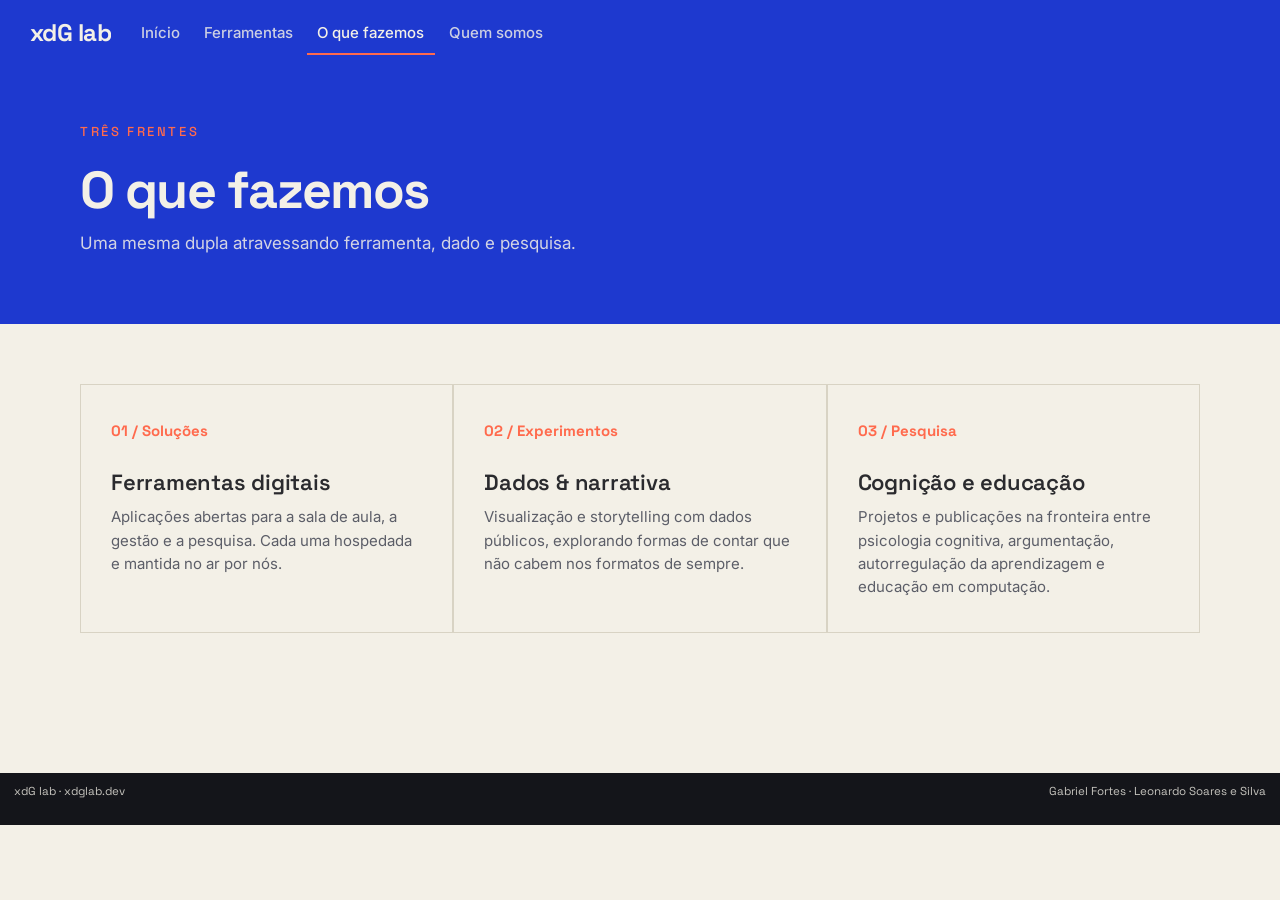
==== fazemos.html @ 33dba86f "Deploy inicial do site xdG lab (gh-pages)" ====
<!DOCTYPE html>
<html xmlns="http://www.w3.org/1999/xhtml" lang="pt-BR" xml:lang="pt-BR"><head>

<meta charset="utf-8">
<meta name="generator" content="quarto-1.9.38">

<meta name="viewport" content="width=device-width, initial-scale=1.0, user-scalable=yes">


<title>O que fazemos — xdG lab – xdG lab</title>
<style>
/* Default styles provided by pandoc.
** See https://pandoc.org/MANUAL.html#variables-for-html for config info.
*/
code{white-space: pre-wrap;}
span.smallcaps{font-variant: small-caps;}
div.columns{display: flex; gap: min(4vw, 1.5em);}
div.column{flex: auto; overflow-x: auto;}
div.hanging-indent{margin-left: 1.5em; text-indent: -1.5em;}
ul.task-list{list-style: none;}
ul.task-list li input[type="checkbox"] {
  width: 0.8em;
  margin: 0 0.8em 0.2em -1em; /* quarto-specific, see https://github.com/quarto-dev/quarto-cli/issues/4556 */ 
  vertical-align: middle;
}
</style>


<script src="site_libs/quarto-nav/quarto-nav.js"></script>
<script src="site_libs/clipboard/clipboard.min.js"></script>
<script src="site_libs/quarto-search/autocomplete.umd.js"></script>
<script src="site_libs/quarto-search/fuse.min.js"></script>
<script src="site_libs/quarto-search/quarto-search.js"></script>
<meta name="quarto:offset" content="./">
<script src="site_libs/quarto-html/quarto.js" type="module"></script>
<script src="site_libs/quarto-html/tabsets/tabsets.js" type="module"></script>
<script src="site_libs/quarto-html/popper.min.js"></script>
<script src="site_libs/quarto-html/tippy.umd.min.js"></script>
<script src="site_libs/quarto-html/anchor.min.js"></script>
<link href="site_libs/quarto-html/tippy.css" rel="stylesheet">
<link href="site_libs/quarto-html/quarto-syntax-highlighting-15634bcf2e68342d4ad2dfa704d543f6.css" rel="stylesheet" id="quarto-text-highlighting-styles">
<script src="site_libs/bootstrap/bootstrap.min.js"></script>
<link href="site_libs/bootstrap/bootstrap-icons.css" rel="stylesheet">
<link href="site_libs/bootstrap/bootstrap-c46c8cdd0ea14adbdbddeba0105f7c5a.min.css" rel="stylesheet" append-hash="true" id="quarto-bootstrap" data-mode="light">
<script id="quarto-search-options" type="application/json">{
  "location": "navbar",
  "copy-button": false,
  "collapse-after": 3,
  "panel-placement": "end",
  "type": "overlay",
  "limit": 50,
  "keyboard-shortcut": [
    "f",
    "/",
    "s"
  ],
  "show-item-context": false,
  "language": {
    "search-no-results-text": "Nenhum resultado",
    "search-matching-documents-text": "documentos correspondentes",
    "search-copy-link-title": "Copiar link para a busca",
    "search-hide-matches-text": "Esconder correspondências adicionais",
    "search-more-match-text": "mais correspondência neste documento",
    "search-more-matches-text": "mais correspondências neste documento",
    "search-clear-button-title": "Limpar",
    "search-text-placeholder": "",
    "search-detached-cancel-button-title": "Cancelar",
    "search-submit-button-title": "Enviar",
    "search-label": "Procurar"
  }
}</script>


</head>

<body class="nav-fixed quarto-light">

<div id="quarto-search-results"></div>
  <header id="quarto-header" class="headroom fixed-top">
    <nav class="navbar navbar-expand-lg " data-bs-theme="dark">
      <div class="navbar-container container-fluid">
      <div class="navbar-brand-container mx-auto">
    <a class="navbar-brand" href="./index.html">
    <span class="navbar-title">xdG lab</span>
    </a>
  </div>
            <div id="quarto-search" class="" title="Procurar"></div>
          <button class="navbar-toggler" type="button" data-bs-toggle="collapse" data-bs-target="#navbarCollapse" aria-controls="navbarCollapse" role="menu" aria-expanded="false" aria-label="Alternar de navegação" onclick="if (window.quartoToggleHeadroom) { window.quartoToggleHeadroom(); }">
  <span class="navbar-toggler-icon"></span>
</button>
          <div class="collapse navbar-collapse" id="navbarCollapse">
            <ul class="navbar-nav navbar-nav-scroll me-auto">
  <li class="nav-item">
    <a class="nav-link" href="./index.html"> 
<span class="menu-text">Início</span></a>
  </li>  
  <li class="nav-item">
    <a class="nav-link" href="./ferramentas.html"> 
<span class="menu-text">Ferramentas</span></a>
  </li>  
  <li class="nav-item">
    <a class="nav-link active" href="./fazemos.html" aria-current="page"> 
<span class="menu-text">O que fazemos</span></a>
  </li>  
  <li class="nav-item">
    <a class="nav-link" href="./quem.html"> 
<span class="menu-text">Quem somos</span></a>
  </li>  
</ul>
          </div> <!-- /navcollapse -->
            <div class="quarto-navbar-tools">
</div>
      </div> <!-- /container-fluid -->
    </nav>
</header>
<!-- content -->
<div id="quarto-content" class="quarto-container page-columns page-rows-contents page-layout-full page-navbar">
<!-- sidebar -->
<!-- margin-sidebar -->
    
<!-- main -->
<main class="content column-page" id="quarto-document-content"><header id="title-block-header" class="quarto-title-block"></header>




<div class="band inner">
  <div class="wrap band-inner">
    <div class="kicker">Três frentes</div>
    <h1>O que fazemos</h1>
    <p>Uma mesma dupla atravessando ferramenta, dado e pesquisa.</p>
  </div>
</div>

<div class="wrap body-wrap">
  <div class="frentes-grid">
    <div class="frente">
      <div class="n">01 / Soluções</div>
      <h3 class="anchored">Ferramentas digitais</h3>
      <p>Aplicações abertas para a sala de aula, a gestão e a pesquisa. Cada uma hospedada e mantida no ar por nós.</p>
    </div>
    <div class="frente">
      <div class="n">02 / Experimentos</div>
      <h3 class="anchored">Dados &amp; narrativa</h3>
      <p>Visualização e storytelling com dados públicos, explorando formas de contar que não cabem nos formatos de sempre.</p>
    </div>
    <div class="frente">
      <div class="n">03 / Pesquisa</div>
      <h3 class="anchored">Cognição e educação</h3>
      <p>Projetos e publicações na fronteira entre psicologia cognitiva, argumentação, autorregulação da aprendizagem e educação em computação.</p>
    </div>
  </div>
</div>



</main> <!-- /main -->
<script id="quarto-html-after-body" type="application/javascript">
  window.document.addEventListener("DOMContentLoaded", function (event) {
    const icon = "";
    const anchorJS = new window.AnchorJS();
    anchorJS.options = {
      placement: 'right',
      icon: icon
    };
    anchorJS.add('.anchored');
    const isCodeAnnotation = (el) => {
      for (const clz of el.classList) {
        if (clz.startsWith('code-annotation-')) {                     
          return true;
        }
      }
      return false;
    }
    const onCopySuccess = function(e) {
      // button target
      const button = e.trigger;
      // don't keep focus
      button.blur();
      // flash "checked"
      button.classList.add('code-copy-button-checked');
      var currentTitle = button.getAttribute("title");
      button.setAttribute("title", "Copiada");
      let tooltip;
      if (window.bootstrap) {
        button.setAttribute("data-bs-toggle", "tooltip");
        button.setAttribute("data-bs-placement", "left");
        button.setAttribute("data-bs-title", "Copiada");
        tooltip = new bootstrap.Tooltip(button, 
          { trigger: "manual", 
            customClass: "code-copy-button-tooltip",
            offset: [0, -8]});
        tooltip.show();    
      }
      setTimeout(function() {
        if (tooltip) {
          tooltip.hide();
          button.removeAttribute("data-bs-title");
          button.removeAttribute("data-bs-toggle");
          button.removeAttribute("data-bs-placement");
        }
        button.setAttribute("title", currentTitle);
        button.classList.remove('code-copy-button-checked');
      }, 1000);
      // clear code selection
      e.clearSelection();
    }
    const getTextToCopy = function(trigger) {
      const outerScaffold = trigger.parentElement.cloneNode(true);
      const codeEl = outerScaffold.querySelector('code');
      for (const childEl of codeEl.children) {
        if (isCodeAnnotation(childEl)) {
          childEl.remove();
        }
      }
      return codeEl.innerText;
    }
    const clipboard = new window.ClipboardJS('.code-copy-button:not([data-in-quarto-modal])', {
      text: getTextToCopy
    });
    clipboard.on('success', onCopySuccess);
    if (window.document.getElementById('quarto-embedded-source-code-modal')) {
      const clipboardModal = new window.ClipboardJS('.code-copy-button[data-in-quarto-modal]', {
        text: getTextToCopy,
        container: window.document.getElementById('quarto-embedded-source-code-modal')
      });
      clipboardModal.on('success', onCopySuccess);
    }
      var localhostRegex = new RegExp(/^(?:http|https):\/\/localhost\:?[0-9]*\//);
      var mailtoRegex = new RegExp(/^mailto:/);
        var filterRegex = new RegExp("https:\/\/xdglab\.dev");
      var isInternal = (href) => {
          return filterRegex.test(href) || localhostRegex.test(href) || mailtoRegex.test(href);
      }
      // Inspect non-navigation links and adorn them if external
     var links = window.document.querySelectorAll('a[href]:not(.nav-link):not(.navbar-brand):not(.toc-action):not(.sidebar-link):not(.sidebar-item-toggle):not(.pagination-link):not(.no-external):not([aria-hidden]):not(.dropdown-item):not(.quarto-navigation-tool):not(.about-link)');
      for (var i=0; i<links.length; i++) {
        const link = links[i];
        if (!isInternal(link.href)) {
          // undo the damage that might have been done by quarto-nav.js in the case of
          // links that we want to consider external
          if (link.dataset.originalHref !== undefined) {
            link.href = link.dataset.originalHref;
          }
        }
      }
    function tippyHover(el, contentFn, onTriggerFn, onUntriggerFn) {
      const config = {
        allowHTML: true,
        maxWidth: 500,
        delay: 100,
        arrow: false,
        appendTo: function(el) {
            return el.parentElement;
        },
        interactive: true,
        interactiveBorder: 10,
        theme: 'quarto',
        placement: 'bottom-start',
      };
      if (contentFn) {
        config.content = contentFn;
      }
      if (onTriggerFn) {
        config.onTrigger = onTriggerFn;
      }
      if (onUntriggerFn) {
        config.onUntrigger = onUntriggerFn;
      }
      window.tippy(el, config); 
    }
    const noterefs = window.document.querySelectorAll('a[role="doc-noteref"]');
    for (var i=0; i<noterefs.length; i++) {
      const ref = noterefs[i];
      tippyHover(ref, function() {
        // use id or data attribute instead here
        let href = ref.getAttribute('data-footnote-href') || ref.getAttribute('href');
        try { href = new URL(href).hash; } catch {}
        const id = href.replace(/^#\/?/, "");
        const note = window.document.getElementById(id);
        if (note) {
          return note.innerHTML;
        } else {
          return "";
        }
      });
    }
    const xrefs = window.document.querySelectorAll('a.quarto-xref');
    const processXRef = (id, note) => {
      // Strip column container classes
      const stripColumnClz = (el) => {
        el.classList.remove("page-full", "page-columns");
        if (el.children) {
          for (const child of el.children) {
            stripColumnClz(child);
          }
        }
      }
      stripColumnClz(note)
      if (id === null || id.startsWith('sec-')) {
        // Special case sections, only their first couple elements
        const container = document.createElement("div");
        if (note.children && note.children.length > 2) {
          container.appendChild(note.children[0].cloneNode(true));
          for (let i = 1; i < note.children.length; i++) {
            const child = note.children[i];
            if (child.tagName === "P" && child.innerText === "") {
              continue;
            } else {
              container.appendChild(child.cloneNode(true));
              break;
            }
          }
          if (window.Quarto?.typesetMath) {
            window.Quarto.typesetMath(container);
          }
          return container.innerHTML
        } else {
          if (window.Quarto?.typesetMath) {
            window.Quarto.typesetMath(note);
          }
          return note.innerHTML;
        }
      } else {
        // Remove any anchor links if they are present
        const anchorLink = note.querySelector('a.anchorjs-link');
        if (anchorLink) {
          anchorLink.remove();
        }
        if (window.Quarto?.typesetMath) {
          window.Quarto.typesetMath(note);
        }
        if (note.classList.contains("callout")) {
          return note.outerHTML;
        } else {
          return note.innerHTML;
        }
      }
    }
    for (var i=0; i<xrefs.length; i++) {
      const xref = xrefs[i];
      tippyHover(xref, undefined, function(instance) {
        instance.disable();
        let url = xref.getAttribute('href');
        let hash = undefined; 
        if (url.startsWith('#')) {
          hash = url;
        } else {
          try { hash = new URL(url).hash; } catch {}
        }
        if (hash) {
          const id = hash.replace(/^#\/?/, "");
          const note = window.document.getElementById(id);
          if (note !== null) {
            try {
              const html = processXRef(id, note.cloneNode(true));
              instance.setContent(html);
            } finally {
              instance.enable();
              instance.show();
            }
          } else {
            // See if we can fetch this
            fetch(url.split('#')[0])
            .then(res => res.text())
            .then(html => {
              const parser = new DOMParser();
              const htmlDoc = parser.parseFromString(html, "text/html");
              const note = htmlDoc.getElementById(id);
              if (note !== null) {
                const html = processXRef(id, note);
                instance.setContent(html);
              } 
            }).finally(() => {
              instance.enable();
              instance.show();
            });
          }
        } else {
          // See if we can fetch a full url (with no hash to target)
          // This is a special case and we should probably do some content thinning / targeting
          fetch(url)
          .then(res => res.text())
          .then(html => {
            const parser = new DOMParser();
            const htmlDoc = parser.parseFromString(html, "text/html");
            const note = htmlDoc.querySelector('main.content');
            if (note !== null) {
              // This should only happen for chapter cross references
              // (since there is no id in the URL)
              // remove the first header
              if (note.children.length > 0 && note.children[0].tagName === "HEADER") {
                note.children[0].remove();
              }
              const html = processXRef(null, note);
              instance.setContent(html);
            } 
          }).finally(() => {
            instance.enable();
            instance.show();
          });
        }
      }, function(instance) {
      });
    }
        let selectedAnnoteEl;
        const selectorForAnnotation = ( cell, annotation) => {
          let cellAttr = 'data-code-cell="' + cell + '"';
          let lineAttr = 'data-code-annotation="' +  annotation + '"';
          const selector = 'span[' + cellAttr + '][' + lineAttr + ']';
          return selector;
        }
        const selectCodeLines = (annoteEl) => {
          const doc = window.document;
          const targetCell = annoteEl.getAttribute("data-target-cell");
          const targetAnnotation = annoteEl.getAttribute("data-target-annotation");
          const annoteSpan = window.document.querySelector(selectorForAnnotation(targetCell, targetAnnotation));
          const lines = annoteSpan.getAttribute("data-code-lines").split(",");
          const lineIds = lines.map((line) => {
            return targetCell + "-" + line;
          })
          let top = null;
          let height = null;
          let parent = null;
          if (lineIds.length > 0) {
              //compute the position of the single el (top and bottom and make a div)
              const el = window.document.getElementById(lineIds[0]);
              top = el.offsetTop;
              height = el.offsetHeight;
              parent = el.parentElement.parentElement;
            if (lineIds.length > 1) {
              const lastEl = window.document.getElementById(lineIds[lineIds.length - 1]);
              const bottom = lastEl.offsetTop + lastEl.offsetHeight;
              height = bottom - top;
            }
            if (top !== null && height !== null && parent !== null) {
              // cook up a div (if necessary) and position it 
              let div = window.document.getElementById("code-annotation-line-highlight");
              if (div === null) {
                div = window.document.createElement("div");
                div.setAttribute("id", "code-annotation-line-highlight");
                div.style.position = 'absolute';
                parent.appendChild(div);
              }
              div.style.top = top - 2 + "px";
              div.style.height = height + 4 + "px";
              div.style.left = 0;
              let gutterDiv = window.document.getElementById("code-annotation-line-highlight-gutter");
              if (gutterDiv === null) {
                gutterDiv = window.document.createElement("div");
                gutterDiv.setAttribute("id", "code-annotation-line-highlight-gutter");
                gutterDiv.style.position = 'absolute';
                const codeCell = window.document.getElementById(targetCell);
                const gutter = codeCell.querySelector('.code-annotation-gutter');
                gutter.appendChild(gutterDiv);
              }
              gutterDiv.style.top = top - 2 + "px";
              gutterDiv.style.height = height + 4 + "px";
            }
            selectedAnnoteEl = annoteEl;
          }
        };
        const unselectCodeLines = () => {
          const elementsIds = ["code-annotation-line-highlight", "code-annotation-line-highlight-gutter"];
          elementsIds.forEach((elId) => {
            const div = window.document.getElementById(elId);
            if (div) {
              div.remove();
            }
          });
          selectedAnnoteEl = undefined;
        };
          // Handle positioning of the toggle
      window.addEventListener(
        "resize",
        throttle(() => {
          elRect = undefined;
          if (selectedAnnoteEl) {
            selectCodeLines(selectedAnnoteEl);
          }
        }, 10)
      );
      function throttle(fn, ms) {
      let throttle = false;
      let timer;
        return (...args) => {
          if(!throttle) { // first call gets through
              fn.apply(this, args);
              throttle = true;
          } else { // all the others get throttled
              if(timer) clearTimeout(timer); // cancel #2
              timer = setTimeout(() => {
                fn.apply(this, args);
                timer = throttle = false;
              }, ms);
          }
        };
      }
        // Attach click handler to the DT
        const annoteDls = window.document.querySelectorAll('dt[data-target-cell]');
        for (const annoteDlNode of annoteDls) {
          annoteDlNode.addEventListener('click', (event) => {
            const clickedEl = event.target;
            if (clickedEl !== selectedAnnoteEl) {
              unselectCodeLines();
              const activeEl = window.document.querySelector('dt[data-target-cell].code-annotation-active');
              if (activeEl) {
                activeEl.classList.remove('code-annotation-active');
              }
              selectCodeLines(clickedEl);
              clickedEl.classList.add('code-annotation-active');
            } else {
              // Unselect the line
              unselectCodeLines();
              clickedEl.classList.remove('code-annotation-active');
            }
          });
        }
    const findCites = (el) => {
      const parentEl = el.parentElement;
      if (parentEl) {
        const cites = parentEl.dataset.cites;
        if (cites) {
          return {
            el,
            cites: cites.split(' ')
          };
        } else {
          return findCites(el.parentElement)
        }
      } else {
        return undefined;
      }
    };
    var bibliorefs = window.document.querySelectorAll('a[role="doc-biblioref"]');
    for (var i=0; i<bibliorefs.length; i++) {
      const ref = bibliorefs[i];
      const citeInfo = findCites(ref);
      if (citeInfo) {
        tippyHover(citeInfo.el, function() {
          var popup = window.document.createElement('div');
          citeInfo.cites.forEach(function(cite) {
            var citeDiv = window.document.createElement('div');
            citeDiv.classList.add('hanging-indent');
            citeDiv.classList.add('csl-entry');
            var biblioDiv = window.document.getElementById('ref-' + cite);
            if (biblioDiv) {
              citeDiv.innerHTML = biblioDiv.innerHTML;
            }
            popup.appendChild(citeDiv);
          });
          return popup.innerHTML;
        });
      }
    }
  });
  </script>
</div> <!-- /content -->
<footer class="footer">
  <div class="nav-footer">
    <div class="nav-footer-left">
<p>xdG lab · xdglab.dev</p>
</div>   
    <div class="nav-footer-center">
      &nbsp;
    </div>
    <div class="nav-footer-right">
<p>Gabriel Fortes · Leonardo Soares e Silva</p>
</div>
  </div>
</footer>




</body></html>
---- site_libs/quarto-html/tippy.css ----
.tippy-box[data-animation=fade][data-state=hidden]{opacity:0}[data-tippy-root]{max-width:calc(100vw - 10px)}.tippy-box{position:relative;background-color:#333;color:#fff;border-radius:4px;font-size:14px;line-height:1.4;white-space:normal;outline:0;transition-property:transform,visibility,opacity}.tippy-box[data-placement^=top]>.tippy-arrow{bottom:0}.tippy-box[data-placement^=top]>.tippy-arrow:before{bottom:-7px;left:0;border-width:8px 8px 0;border-top-color:initial;transform-origin:center top}.tippy-box[data-placement^=bottom]>.tippy-arrow{top:0}.tippy-box[data-placement^=bottom]>.tippy-arrow:before{top:-7px;left:0;border-width:0 8px 8px;border-bottom-color:initial;transform-origin:center bottom}.tippy-box[data-placement^=left]>.tippy-arrow{right:0}.tippy-box[data-placement^=left]>.tippy-arrow:before{border-width:8px 0 8px 8px;border-left-color:initial;right:-7px;transform-origin:center left}.tippy-box[data-placement^=right]>.tippy-arrow{left:0}.tippy-box[data-placement^=right]>.tippy-arrow:before{left:-7px;border-width:8px 8px 8px 0;border-right-color:initial;transform-origin:center right}.tippy-box[data-inertia][data-state=visible]{transition-timing-function:cubic-bezier(.54,1.5,.38,1.11)}.tippy-arrow{width:16px;height:16px;color:#333}.tippy-arrow:before{content:"";position:absolute;border-color:transparent;border-style:solid}.tippy-content{position:relative;padding:5px 9px;z-index:1}
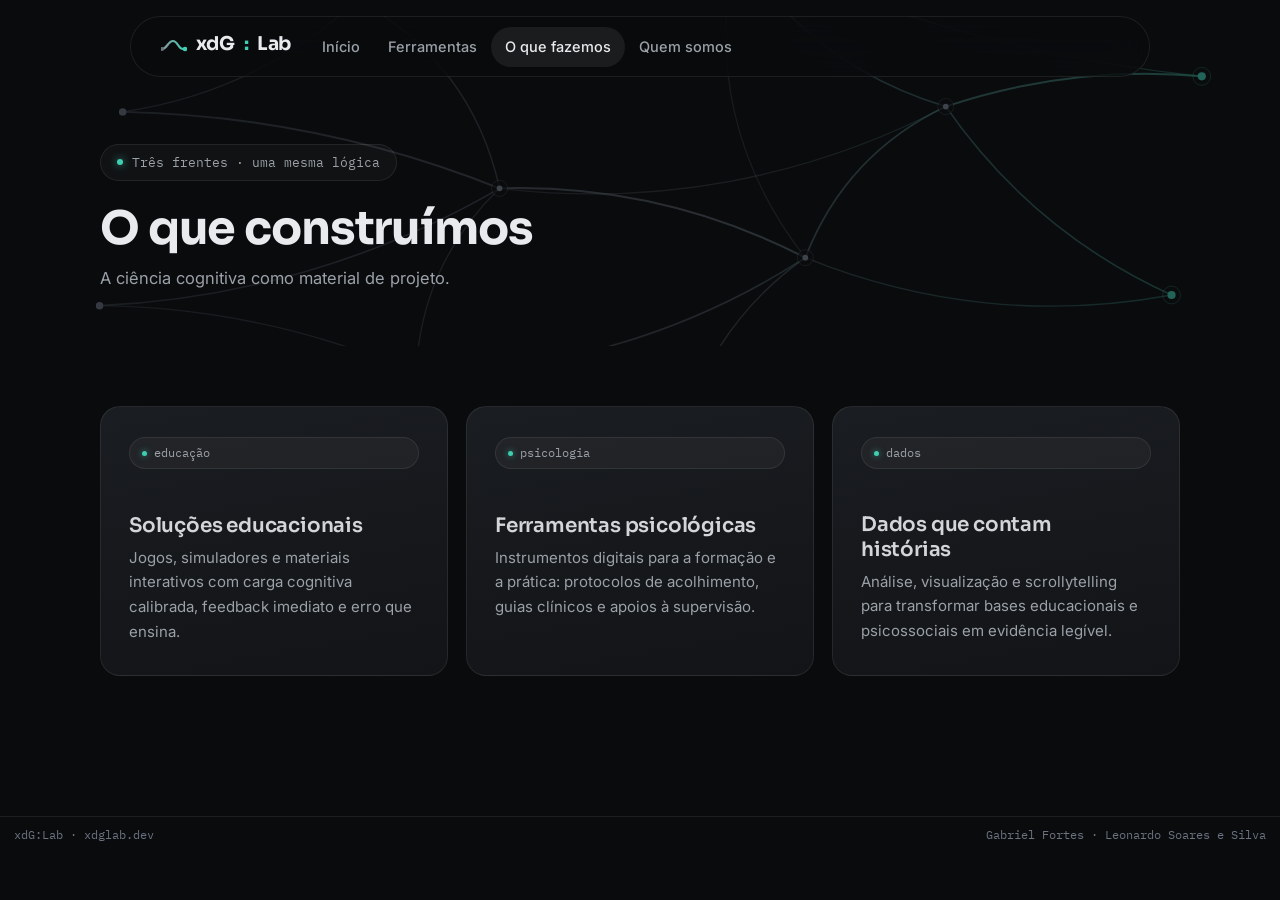
==== commit 7c227d2c: "Built site for gh-pages" ====
--- a/fazemos.html
+++ b/fazemos.html
@@ -7,7 +7,7 @@
 <meta name="viewport" content="width=device-width, initial-scale=1.0, user-scalable=yes">
 
 
-<title>O que fazemos — xdG lab – xdG lab</title>
+<title>O que fazemos — xdG:Lab – xdG:Lab</title>
 <style>
 /* Default styles provided by pandoc.
 ** See https://pandoc.org/MANUAL.html#variables-for-html for config info.
@@ -27,34 +27,19 @@
 
 
 <script src="site_libs/quarto-nav/quarto-nav.js"></script>
+<link href="./assets/favicon.svg" rel="icon" type="image/svg+xml">
 <script src="site_libs/clipboard/clipboard.min.js"></script>
-<script src="site_libs/quarto-search/autocomplete.umd.js"></script>
-<script src="site_libs/quarto-search/fuse.min.js"></script>
-<script src="site_libs/quarto-search/quarto-search.js"></script>
-<meta name="quarto:offset" content="./">
 <script src="site_libs/quarto-html/quarto.js" type="module"></script>
 <script src="site_libs/quarto-html/tabsets/tabsets.js" type="module"></script>
 <script src="site_libs/quarto-html/popper.min.js"></script>
 <script src="site_libs/quarto-html/tippy.umd.min.js"></script>
 <script src="site_libs/quarto-html/anchor.min.js"></script>
 <link href="site_libs/quarto-html/tippy.css" rel="stylesheet">
-<link href="site_libs/quarto-html/quarto-syntax-highlighting-15634bcf2e68342d4ad2dfa704d543f6.css" rel="stylesheet" id="quarto-text-highlighting-styles">
+<link href="site_libs/quarto-html/quarto-syntax-highlighting-dark-9e5dea15725d1dadfc448f6c22449bb8.css" rel="stylesheet" id="quarto-text-highlighting-styles">
 <script src="site_libs/bootstrap/bootstrap.min.js"></script>
 <link href="site_libs/bootstrap/bootstrap-icons.css" rel="stylesheet">
-<link href="site_libs/bootstrap/bootstrap-c46c8cdd0ea14adbdbddeba0105f7c5a.min.css" rel="stylesheet" append-hash="true" id="quarto-bootstrap" data-mode="light">
+<link href="site_libs/bootstrap/bootstrap-858a66b7490a17a7d3093906fb825fa9.min.css" rel="stylesheet" append-hash="true" id="quarto-bootstrap" data-mode="dark">
 <script id="quarto-search-options" type="application/json">{
-  "location": "navbar",
-  "copy-button": false,
-  "collapse-after": 3,
-  "panel-placement": "end",
-  "type": "overlay",
-  "limit": 50,
-  "keyboard-shortcut": [
-    "f",
-    "/",
-    "s"
-  ],
-  "show-item-context": false,
   "language": {
     "search-no-results-text": "Nenhum resultado",
     "search-matching-documents-text": "documentos correspondentes",
@@ -71,6 +56,16 @@
 }</script>
 
 
+<meta property="og:title" content="O que fazemos — xdG:Lab">
+<meta property="og:image" content="https://gabrielfortes-xdglab.github.io/assets/og.png">
+<meta property="og:site_name" content="xdG:Lab">
+<meta property="og:image:height" content="630">
+<meta property="og:image:width" content="1200">
+<meta name="twitter:title" content="O que fazemos — xdG:Lab">
+<meta name="twitter:image" content="https://gabrielfortes-xdglab.github.io/assets/og.png">
+<meta name="twitter:image-height" content="630">
+<meta name="twitter:image-width" content="1200">
+<meta name="twitter:card" content="summary_large_image">
 </head>
 
 <body class="nav-fixed quarto-light">
@@ -81,10 +76,9 @@
       <div class="navbar-container container-fluid">
       <div class="navbar-brand-container mx-auto">
     <a class="navbar-brand" href="./index.html">
-    <span class="navbar-title">xdG lab</span>
+    <span class="navbar-title">xdG:Lab</span>
     </a>
   </div>
-            <div id="quarto-search" class="" title="Procurar"></div>
           <button class="navbar-toggler" type="button" data-bs-toggle="collapse" data-bs-target="#navbarCollapse" aria-controls="navbarCollapse" role="menu" aria-expanded="false" aria-label="Alternar de navegação" onclick="if (window.quartoToggleHeadroom) { window.quartoToggleHeadroom(); }">
   <span class="navbar-toggler-icon"></span>
 </button>
@@ -125,29 +119,30 @@
 
 
 <div class="band inner">
+  <svg class="flownet" data-animate="none" viewbox="0 0 1440 760" preserveaspectratio="xMidYMid slice" fill="none" aria-hidden="true"></svg>
   <div class="wrap band-inner">
-    <div class="kicker">Três frentes</div>
-    <h1>O que fazemos</h1>
-    <p>Uma mesma dupla atravessando ferramenta, dado e pesquisa.</p>
+    <div class="kicker">Três frentes · uma mesma lógica</div>
+    <h1>O que construímos</h1>
+    <p>A ciência cognitiva como material de projeto.</p>
   </div>
 </div>
 
 <div class="wrap body-wrap">
-  <div class="frentes-grid">
-    <div class="frente">
-      <div class="n">01 / Soluções</div>
-      <h3 class="anchored">Ferramentas digitais</h3>
-      <p>Aplicações abertas para a sala de aula, a gestão e a pesquisa. Cada uma hospedada e mantida no ar por nós.</p>
+  <div class="cards">
+    <div class="card">
+      <span class="chip">educação</span>
+      <h3 class="anchored">Soluções educacionais</h3>
+      <p>Jogos, simuladores e materiais interativos com carga cognitiva calibrada, feedback imediato e erro que ensina.</p>
     </div>
-    <div class="frente">
-      <div class="n">02 / Experimentos</div>
-      <h3 class="anchored">Dados &amp; narrativa</h3>
-      <p>Visualização e storytelling com dados públicos, explorando formas de contar que não cabem nos formatos de sempre.</p>
+    <div class="card">
+      <span class="chip">psicologia</span>
+      <h3 class="anchored">Ferramentas psicológicas</h3>
+      <p>Instrumentos digitais para a formação e a prática: protocolos de acolhimento, guias clínicos e apoios à supervisão.</p>
     </div>
-    <div class="frente">
-      <div class="n">03 / Pesquisa</div>
-      <h3 class="anchored">Cognição e educação</h3>
-      <p>Projetos e publicações na fronteira entre psicologia cognitiva, argumentação, autorregulação da aprendizagem e educação em computação.</p>
+    <div class="card">
+      <span class="chip">dados</span>
+      <h3 class="anchored">Dados que contam histórias</h3>
+      <p>Análise, visualização e scrollytelling para transformar bases educacionais e psicossociais em evidência legível.</p>
     </div>
   </div>
 </div>
@@ -155,6 +150,7 @@
 
 
 </main> <!-- /main -->
+<script src="assets/js/network.js" defer=""></script>
 <script id="quarto-html-after-body" type="application/javascript">
   window.document.addEventListener("DOMContentLoaded", function (event) {
     const icon = "";
@@ -228,7 +224,7 @@
     }
       var localhostRegex = new RegExp(/^(?:http|https):\/\/localhost\:?[0-9]*\//);
       var mailtoRegex = new RegExp(/^mailto:/);
-        var filterRegex = new RegExp("https:\/\/xdglab\.dev");
+        var filterRegex = new RegExp("https:\/\/gabrielfortes-xdglab\.github\.io");
       var isInternal = (href) => {
           return filterRegex.test(href) || localhostRegex.test(href) || mailtoRegex.test(href);
       }
@@ -559,7 +555,7 @@
 <footer class="footer">
   <div class="nav-footer">
     <div class="nav-footer-left">
-<p>xdG lab · xdglab.dev</p>
+<p>xdG:Lab · xdglab.dev</p>
 </div>   
     <div class="nav-footer-center">
       &nbsp;
--- a/site_libs/quarto-html/quarto-syntax-highlighting-dark-9e5dea15725d1dadfc448f6c22449bb8.css
+++ b/site_libs/quarto-html/quarto-syntax-highlighting-dark-9e5dea15725d1dadfc448f6c22449bb8.css
@@ -0,0 +1,219 @@
+/* quarto syntax highlight colors */
+:root {
+  --quarto-hl-al-color: #f07178;
+  --quarto-hl-an-color: #d4d0ab;
+  --quarto-hl-at-color: #00e0e0;
+  --quarto-hl-bn-color: #d4d0ab;
+  --quarto-hl-bu-color: #abe338;
+  --quarto-hl-ch-color: #abe338;
+  --quarto-hl-co-color: #f8f8f2;
+  --quarto-hl-cv-color: #ffd700;
+  --quarto-hl-cn-color: #ffd700;
+  --quarto-hl-cf-color: #ffa07a;
+  --quarto-hl-dt-color: #ffa07a;
+  --quarto-hl-dv-color: #d4d0ab;
+  --quarto-hl-do-color: #f8f8f2;
+  --quarto-hl-er-color: #f07178;
+  --quarto-hl-ex-color: #00e0e0;
+  --quarto-hl-fl-color: #d4d0ab;
+  --quarto-hl-fu-color: #ffa07a;
+  --quarto-hl-im-color: #abe338;
+  --quarto-hl-in-color: #d4d0ab;
+  --quarto-hl-kw-color: #ffa07a;
+  --quarto-hl-op-color: #ffa07a;
+  --quarto-hl-ot-color: #00e0e0;
+  --quarto-hl-pp-color: #dcc6e0;
+  --quarto-hl-re-color: #00e0e0;
+  --quarto-hl-sc-color: #abe338;
+  --quarto-hl-ss-color: #abe338;
+  --quarto-hl-st-color: #abe338;
+  --quarto-hl-va-color: #00e0e0;
+  --quarto-hl-vs-color: #abe338;
+  --quarto-hl-wa-color: #dcc6e0;
+}
+
+/* other quarto variables */
+:root {
+  --quarto-font-monospace: "IBM Plex Mono", SFMono-Regular, Menlo, monospace;
+}
+
+/* syntax highlight based on Pandoc's rules */
+pre > code.sourceCode > span {
+  color: #f8f8f2;
+}
+
+code.sourceCode > span {
+  color: #f8f8f2;
+}
+
+div.sourceCode,
+div.sourceCode pre.sourceCode {
+  color: #f8f8f2;
+}
+
+/* Normal */
+code span {
+  color: #f8f8f2;
+}
+
+/* Alert */
+code span.al {
+  color: #f07178;
+}
+
+/* Annotation */
+code span.an {
+  color: #d4d0ab;
+}
+
+/* Attribute */
+code span.at {
+  color: #00e0e0;
+}
+
+/* BaseN */
+code span.bn {
+  color: #d4d0ab;
+}
+
+/* BuiltIn */
+code span.bu {
+  color: #abe338;
+}
+
+/* ControlFlow */
+code span.cf {
+  font-weight: bold;
+  color: #ffa07a;
+}
+
+/* Char */
+code span.ch {
+  color: #abe338;
+}
+
+/* Constant */
+code span.cn {
+  color: #ffd700;
+}
+
+/* Comment */
+code span.co {
+  font-style: italic;
+  color: #f8f8f2;
+}
+
+/* CommentVar */
+code span.cv {
+  color: #ffd700;
+}
+
+/* Documentation */
+code span.do {
+  color: #f8f8f2;
+}
+
+/* DataType */
+code span.dt {
+  color: #ffa07a;
+}
+
+/* DecVal */
+code span.dv {
+  color: #d4d0ab;
+}
+
+/* Error */
+code span.er {
+  color: #f07178;
+  text-decoration: underline;
+}
+
+/* Extension */
+code span.ex {
+  font-weight: bold;
+  color: #00e0e0;
+}
+
+/* Float */
+code span.fl {
+  color: #d4d0ab;
+}
+
+/* Function */
+code span.fu {
+  color: #ffa07a;
+}
+
+/* Import */
+code span.im {
+  color: #abe338;
+}
+
+/* Information */
+code span.in {
+  color: #d4d0ab;
+}
+
+/* Keyword */
+code span.kw {
+  font-weight: bold;
+  color: #ffa07a;
+}
+
+/* Operator */
+code span.op {
+  color: #ffa07a;
+}
+
+/* Other */
+code span.ot {
+  color: #00e0e0;
+}
+
+/* Preprocessor */
+code span.pp {
+  color: #dcc6e0;
+}
+
+/* RegionMarker */
+code span.re {
+  background-color: #f8f8f2;
+  color: #00e0e0;
+}
+
+/* SpecialChar */
+code span.sc {
+  color: #abe338;
+}
+
+/* SpecialString */
+code span.ss {
+  color: #abe338;
+}
+
+/* String */
+code span.st {
+  color: #abe338;
+}
+
+/* Variable */
+code span.va {
+  color: #00e0e0;
+}
+
+/* VerbatimString */
+code span.vs {
+  color: #abe338;
+}
+
+/* Warning */
+code span.wa {
+  color: #dcc6e0;
+}
+
+.prevent-inlining {
+  content: "</";
+}
+
+/*# sourceMappingURL=01aa2f064a65a49c4c2d5d980c8dc139.css.map */
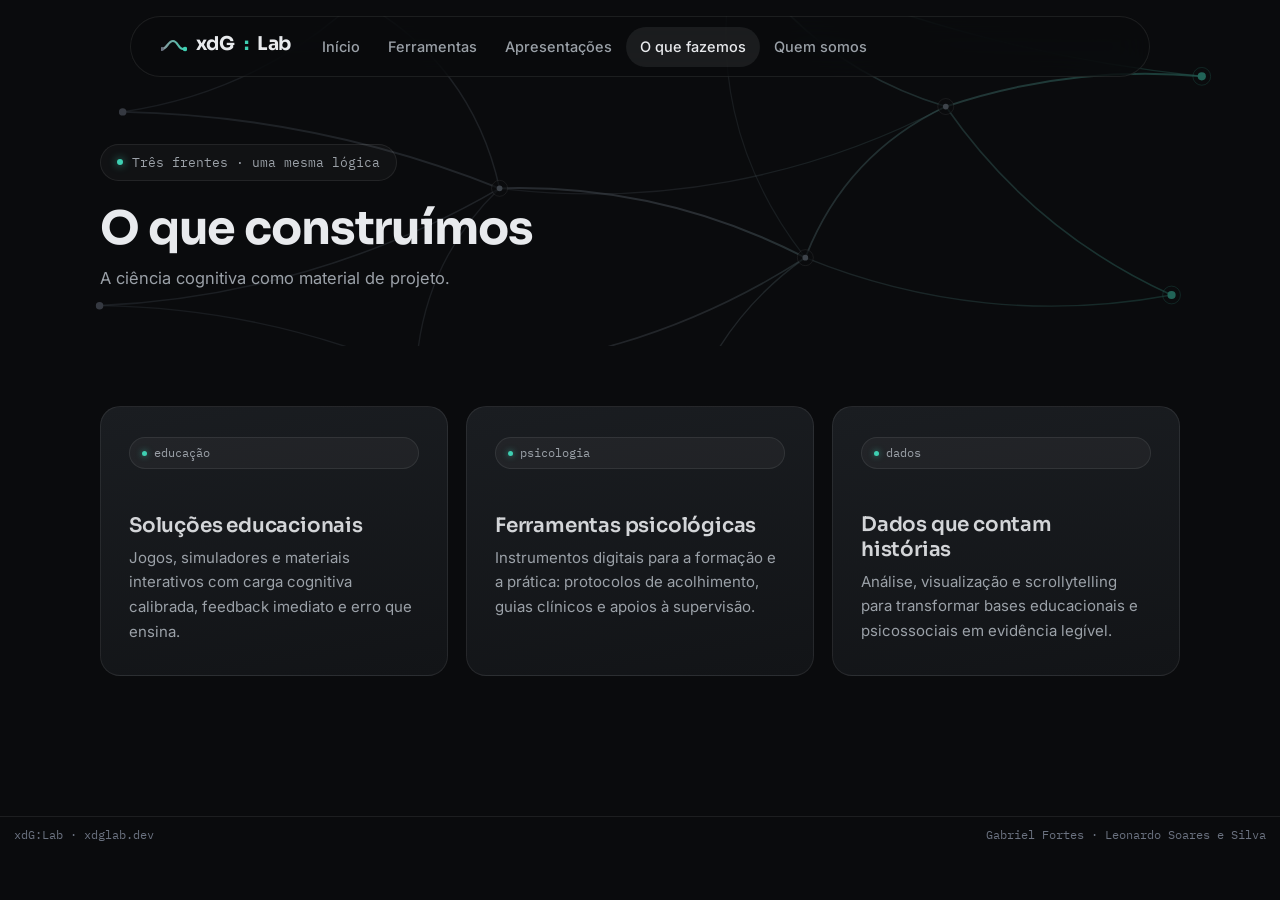
==== commit 91c7b40c: "Built site for gh-pages" ====
--- a/fazemos.html
+++ b/fazemos.html
@@ -2,7 +2,7 @@
 <html xmlns="http://www.w3.org/1999/xhtml" lang="pt-BR" xml:lang="pt-BR"><head>
 
 <meta charset="utf-8">
-<meta name="generator" content="quarto-1.9.38">
+<meta name="generator" content="quarto-1.10.18">
 
 <meta name="viewport" content="width=device-width, initial-scale=1.0, user-scalable=yes">
 
@@ -12,10 +12,13 @@
 /* Default styles provided by pandoc.
 ** See https://pandoc.org/MANUAL.html#variables-for-html for config info.
 */
-code{white-space: pre-wrap;}
 span.smallcaps{font-variant: small-caps;}
-div.columns{display: flex; gap: min(4vw, 1.5em);}
-div.column{flex: auto; overflow-x: auto;}
+div.columns{display: flex; gap: 1.5em;}
+div.column{flex: auto;}
+@media screen {
+div.columns{gap: min(4vw, 1.5em);}
+div.column{overflow-x: auto;}
+}
 div.hanging-indent{margin-left: 1.5em; text-indent: -1.5em;}
 ul.task-list{list-style: none;}
 ul.task-list li input[type="checkbox"] {
@@ -35,10 +38,10 @@
 <script src="site_libs/quarto-html/tippy.umd.min.js"></script>
 <script src="site_libs/quarto-html/anchor.min.js"></script>
 <link href="site_libs/quarto-html/tippy.css" rel="stylesheet">
-<link href="site_libs/quarto-html/quarto-syntax-highlighting-dark-9e5dea15725d1dadfc448f6c22449bb8.css" rel="stylesheet" id="quarto-text-highlighting-styles">
+<link href="site_libs/quarto-html/quarto-syntax-highlighting-dark-c283ae31748ff8d5804672a352b4afb6.css" rel="stylesheet" id="quarto-text-highlighting-styles">
 <script src="site_libs/bootstrap/bootstrap.min.js"></script>
 <link href="site_libs/bootstrap/bootstrap-icons.css" rel="stylesheet">
-<link href="site_libs/bootstrap/bootstrap-858a66b7490a17a7d3093906fb825fa9.min.css" rel="stylesheet" append-hash="true" id="quarto-bootstrap" data-mode="dark">
+<link href="site_libs/bootstrap/bootstrap-dcfce3876b93136e4b459c240b31c7be.min.css" rel="stylesheet" append-hash="true" id="quarto-bootstrap" data-mode="dark">
 <script id="quarto-search-options" type="application/json">{
   "language": {
     "search-no-results-text": "Nenhum resultado",
@@ -93,6 +96,10 @@
 <span class="menu-text">Ferramentas</span></a>
   </li>  
   <li class="nav-item">
+    <a class="nav-link" href="./apresentacoes.html"> 
+<span class="menu-text">Apresentações</span></a>
+  </li>  
+  <li class="nav-item">
     <a class="nav-link active" href="./fazemos.html" aria-current="page"> 
 <span class="menu-text">O que fazemos</span></a>
   </li>  
--- a/site_libs/quarto-html/quarto-syntax-highlighting-dark-c283ae31748ff8d5804672a352b4afb6.css
+++ b/site_libs/quarto-html/quarto-syntax-highlighting-dark-c283ae31748ff8d5804672a352b4afb6.css
@@ -0,0 +1,219 @@
+/* quarto syntax highlight colors */
+:root {
+  --quarto-hl-al-color: #f07178;
+  --quarto-hl-an-color: #d4d0ab;
+  --quarto-hl-at-color: #00e0e0;
+  --quarto-hl-bn-color: #d4d0ab;
+  --quarto-hl-bu-color: #abe338;
+  --quarto-hl-ch-color: #abe338;
+  --quarto-hl-co-color: #f8f8f2;
+  --quarto-hl-cv-color: #ffd700;
+  --quarto-hl-cn-color: #ffd700;
+  --quarto-hl-cf-color: #ffa07a;
+  --quarto-hl-dt-color: #ffa07a;
+  --quarto-hl-dv-color: #d4d0ab;
+  --quarto-hl-do-color: #f8f8f2;
+  --quarto-hl-er-color: #f07178;
+  --quarto-hl-ex-color: #00e0e0;
+  --quarto-hl-fl-color: #d4d0ab;
+  --quarto-hl-fu-color: #ffa07a;
+  --quarto-hl-im-color: #abe338;
+  --quarto-hl-in-color: #d4d0ab;
+  --quarto-hl-kw-color: #ffa07a;
+  --quarto-hl-op-color: #ffa07a;
+  --quarto-hl-ot-color: #00e0e0;
+  --quarto-hl-pp-color: #dcc6e0;
+  --quarto-hl-re-color: #00e0e0;
+  --quarto-hl-sc-color: #abe338;
+  --quarto-hl-ss-color: #abe338;
+  --quarto-hl-st-color: #abe338;
+  --quarto-hl-va-color: #00e0e0;
+  --quarto-hl-vs-color: #abe338;
+  --quarto-hl-wa-color: #dcc6e0;
+}
+
+/* other quarto variables */
+:root {
+  --quarto-font-monospace: "IBM Plex Mono", SFMono-Regular, Menlo, monospace;
+}
+
+/* syntax highlight based on Pandoc's rules */
+pre > code.sourceCode > span {
+  color: #f8f8f2;
+}
+
+code.sourceCode > span {
+  color: #f8f8f2;
+}
+
+div.sourceCode,
+div.sourceCode pre.sourceCode {
+  color: #f8f8f2;
+}
+
+/* Normal */
+code span {
+  color: #f8f8f2;
+}
+
+/* Alert */
+code span.al {
+  color: #f07178;
+}
+
+/* Annotation */
+code span.an {
+  color: #d4d0ab;
+}
+
+/* Attribute */
+code span.at {
+  color: #00e0e0;
+}
+
+/* BaseN */
+code span.bn {
+  color: #d4d0ab;
+}
+
+/* BuiltIn */
+code span.bu {
+  color: #abe338;
+}
+
+/* ControlFlow */
+code span.cf {
+  font-weight: bold;
+  color: #ffa07a;
+}
+
+/* Char */
+code span.ch {
+  color: #abe338;
+}
+
+/* Constant */
+code span.cn {
+  color: #ffd700;
+}
+
+/* Comment */
+code span.co {
+  font-style: italic;
+  color: #f8f8f2;
+}
+
+/* CommentVar */
+code span.cv {
+  color: #ffd700;
+}
+
+/* Documentation */
+code span.do {
+  color: #f8f8f2;
+}
+
+/* DataType */
+code span.dt {
+  color: #ffa07a;
+}
+
+/* DecVal */
+code span.dv {
+  color: #d4d0ab;
+}
+
+/* Error */
+code span.er {
+  color: #f07178;
+  text-decoration: underline;
+}
+
+/* Extension */
+code span.ex {
+  font-weight: bold;
+  color: #00e0e0;
+}
+
+/* Float */
+code span.fl {
+  color: #d4d0ab;
+}
+
+/* Function */
+code span.fu {
+  color: #ffa07a;
+}
+
+/* Import */
+code span.im {
+  color: #abe338;
+}
+
+/* Information */
+code span.in {
+  color: #d4d0ab;
+}
+
+/* Keyword */
+code span.kw {
+  font-weight: bold;
+  color: #ffa07a;
+}
+
+/* Operator */
+code span.op {
+  color: #ffa07a;
+}
+
+/* Other */
+code span.ot {
+  color: #00e0e0;
+}
+
+/* Preprocessor */
+code span.pp {
+  color: #dcc6e0;
+}
+
+/* RegionMarker */
+code span.re {
+  background-color: #f8f8f2;
+  color: #00e0e0;
+}
+
+/* SpecialChar */
+code span.sc {
+  color: #abe338;
+}
+
+/* SpecialString */
+code span.ss {
+  color: #abe338;
+}
+
+/* String */
+code span.st {
+  color: #abe338;
+}
+
+/* Variable */
+code span.va {
+  color: #00e0e0;
+}
+
+/* VerbatimString */
+code span.vs {
+  color: #abe338;
+}
+
+/* Warning */
+code span.wa {
+  color: #dcc6e0;
+}
+
+.prevent-inlining {
+  content: "</";
+}
+
+/*# sourceMappingURL=8a695c32557b5685bd209f0f231dd137.css.map */
